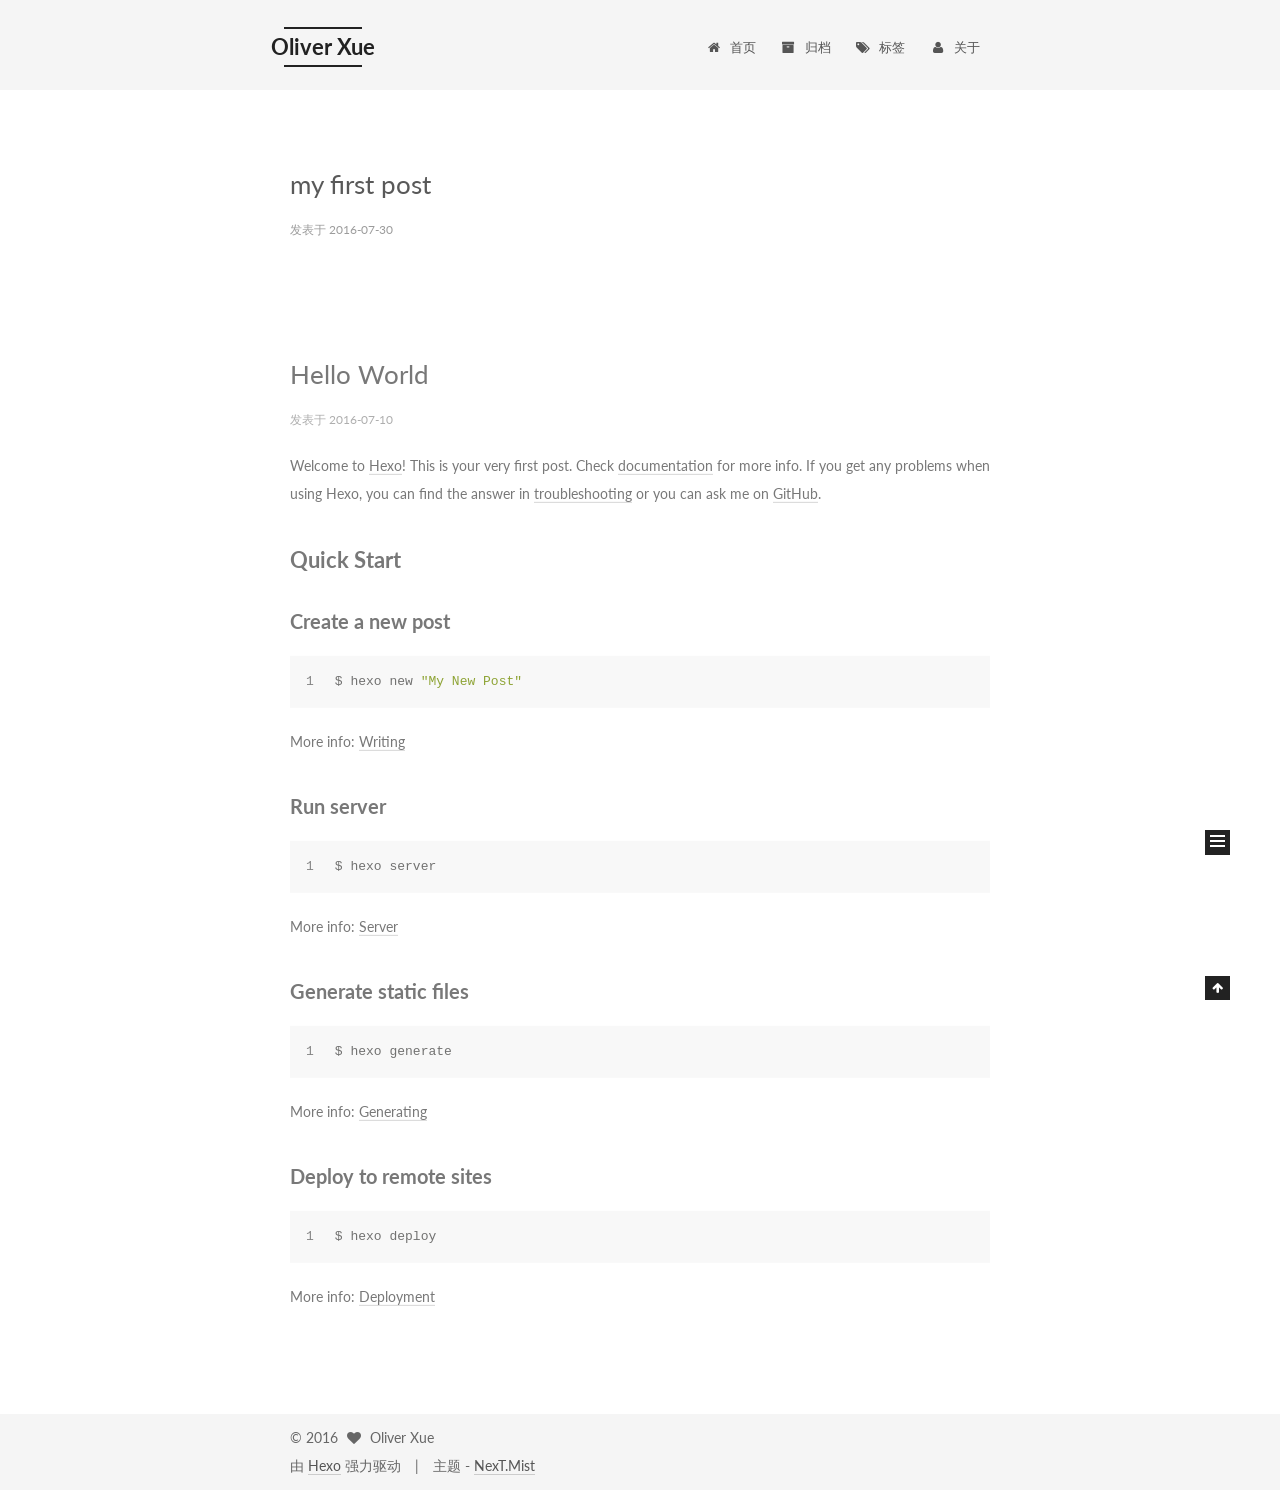
==== index.html @ ef78dca7 "Add files via upload" ====
<!doctype html>



  


<html class="theme-next mist use-motion">
<head>
  <meta charset="UTF-8"/>
<meta http-equiv="X-UA-Compatible" content="IE=edge,chrome=1" />
<meta name="viewport" content="width=device-width, initial-scale=1, maximum-scale=1"/>



<meta http-equiv="Cache-Control" content="no-transform" />
<meta http-equiv="Cache-Control" content="no-siteapp" />












  
  
  <link href="/vendors/fancybox/source/jquery.fancybox.css?v=2.1.5" rel="stylesheet" type="text/css" />




  
  
  
  

  
    
    
  

  

  

  

  

  
    
    
    <link href="//fonts.googleapis.com/css?family=Lato:300,300italic,400,400italic,700,700italic&subset=latin,latin-ext" rel="stylesheet" type="text/css">
  






<link href="/vendors/font-awesome/css/font-awesome.min.css?v=4.4.0" rel="stylesheet" type="text/css" />

<link href="/css/main.css?v=5.0.1" rel="stylesheet" type="text/css" />


  <meta name="keywords" content="薛志荣,xuezhirong,Oliver Xue,交互设计,用户体验,前端,User Experience,Interaction Design" />








  <link rel="shortcut icon" type="image/x-icon" href="/images/zhi.ico?v=5.0.1" />






<meta name="description" content="一个有梦想的设计师和独立开发者">
<meta property="og:type" content="website">
<meta property="og:title" content="Oliver Xue">
<meta property="og:url" content="http://yoursite.com/index.html">
<meta property="og:site_name" content="Oliver Xue">
<meta property="og:description" content="一个有梦想的设计师和独立开发者">
<meta name="twitter:card" content="summary">
<meta name="twitter:title" content="Oliver Xue">
<meta name="twitter:description" content="一个有梦想的设计师和独立开发者">



<script type="text/javascript" id="hexo.configuration">
  var NexT = window.NexT || {};
  var CONFIG = {
    scheme: 'Mist',
    sidebar: {"position":"right","display":"hide"},
    fancybox: true,
    motion: true,
    duoshuo: {
      userId: 0,
      author: '博主'
    }
  };
</script>




  <link rel="canonical" href="http://yoursite.com/"/>

  <title> Oliver Xue </title>
</head>

<body itemscope itemtype="http://schema.org/WebPage" lang="zh-Hans">

  










  
  
    
  

  <div class="container one-collumn sidebar-position-right 
   page-home 
 ">
    <div class="headband"></div>

    <header id="header" class="header" itemscope itemtype="http://schema.org/WPHeader">
      <div class="header-inner"><div class="site-meta ">
  

  <div class="custom-logo-site-title">
    <a href="/"  class="brand" rel="start">
      <span class="logo-line-before"><i></i></span>
      <span class="site-title">Oliver Xue</span>
      <span class="logo-line-after"><i></i></span>
    </a>
  </div>
  <p class="site-subtitle"></p>
</div>

<div class="site-nav-toggle">
  <button>
    <span class="btn-bar"></span>
    <span class="btn-bar"></span>
    <span class="btn-bar"></span>
  </button>
</div>

<nav class="site-nav">
  

  
    <ul id="menu" class="menu">
      
        
        <li class="menu-item menu-item-home">
          <a href="/" rel="section">
            
              <i class="menu-item-icon fa fa-fw fa-home"></i> <br />
            
            首页
          </a>
        </li>
      
        
        <li class="menu-item menu-item-archives">
          <a href="/archives" rel="section">
            
              <i class="menu-item-icon fa fa-fw fa-archive"></i> <br />
            
            归档
          </a>
        </li>
      
        
        <li class="menu-item menu-item-tags">
          <a href="/tags" rel="section">
            
              <i class="menu-item-icon fa fa-fw fa-tags"></i> <br />
            
            标签
          </a>
        </li>
      
        
        <li class="menu-item menu-item-about">
          <a href="/about" rel="section">
            
              <i class="menu-item-icon fa fa-fw fa-user"></i> <br />
            
            关于
          </a>
        </li>
      

      
    </ul>
  

  
</nav>

 </div>
    </header>

    <main id="main" class="main">
      <div class="main-inner">
        <div class="content-wrap">
          <div id="content" class="content">
            
  <section id="posts" class="posts-expand">
    
      

  
  

  
  
  

  <article class="post post-type-normal " itemscope itemtype="http://schema.org/Article">

    
      <header class="post-header">

        
        
          <h1 class="post-title" itemprop="name headline">
            
            
              
                
                <a class="post-title-link" href="/2016/07/30/my-first-post/" itemprop="url">
                  my first post
                </a>
              
            
          </h1>
        

        <div class="post-meta">
          <span class="post-time">
            <span class="post-meta-item-icon">
              <i class="fa fa-calendar-o"></i>
            </span>
            <span class="post-meta-item-text">发表于</span>
            <time itemprop="dateCreated" datetime="2016-07-30T10:38:46+08:00" content="2016-07-30">
              2016-07-30
            </time>
          </span>

          

          
            
          

          

          
          

          
        </div>
      </header>
    


    <div class="post-body" itemprop="articleBody">

      
      

      
        
          
            
          
        
      
    </div>

    <div>
      
    </div>

    <div>
      
    </div>

    <footer class="post-footer">
      

      

      
      
        <div class="post-eof"></div>
      
    </footer>
  </article>


    
      

  
  

  
  
  

  <article class="post post-type-normal " itemscope itemtype="http://schema.org/Article">

    
      <header class="post-header">

        
        
          <h1 class="post-title" itemprop="name headline">
            
            
              
                
                <a class="post-title-link" href="/2016/07/10/hello-world/" itemprop="url">
                  Hello World
                </a>
              
            
          </h1>
        

        <div class="post-meta">
          <span class="post-time">
            <span class="post-meta-item-icon">
              <i class="fa fa-calendar-o"></i>
            </span>
            <span class="post-meta-item-text">发表于</span>
            <time itemprop="dateCreated" datetime="2016-07-10T11:39:08+08:00" content="2016-07-10">
              2016-07-10
            </time>
          </span>

          

          
            
          

          

          
          

          
        </div>
      </header>
    


    <div class="post-body" itemprop="articleBody">

      
      

      
        
          
            <p>Welcome to <a href="https://hexo.io/" target="_blank" rel="external">Hexo</a>! This is your very first post. Check <a href="https://hexo.io/docs/" target="_blank" rel="external">documentation</a> for more info. If you get any problems when using Hexo, you can find the answer in <a href="https://hexo.io/docs/troubleshooting.html" target="_blank" rel="external">troubleshooting</a> or you can ask me on <a href="https://github.com/hexojs/hexo/issues" target="_blank" rel="external">GitHub</a>.</p>
<h2 id="Quick-Start"><a href="#Quick-Start" class="headerlink" title="Quick Start"></a>Quick Start</h2><h3 id="Create-a-new-post"><a href="#Create-a-new-post" class="headerlink" title="Create a new post"></a>Create a new post</h3><figure class="highlight bash"><table><tr><td class="gutter"><pre><div class="line">1</div></pre></td><td class="code"><pre><div class="line">$ hexo new <span class="string">"My New Post"</span></div></pre></td></tr></table></figure>
<p>More info: <a href="https://hexo.io/docs/writing.html" target="_blank" rel="external">Writing</a></p>
<h3 id="Run-server"><a href="#Run-server" class="headerlink" title="Run server"></a>Run server</h3><figure class="highlight bash"><table><tr><td class="gutter"><pre><div class="line">1</div></pre></td><td class="code"><pre><div class="line">$ hexo server</div></pre></td></tr></table></figure>
<p>More info: <a href="https://hexo.io/docs/server.html" target="_blank" rel="external">Server</a></p>
<h3 id="Generate-static-files"><a href="#Generate-static-files" class="headerlink" title="Generate static files"></a>Generate static files</h3><figure class="highlight bash"><table><tr><td class="gutter"><pre><div class="line">1</div></pre></td><td class="code"><pre><div class="line">$ hexo generate</div></pre></td></tr></table></figure>
<p>More info: <a href="https://hexo.io/docs/generating.html" target="_blank" rel="external">Generating</a></p>
<h3 id="Deploy-to-remote-sites"><a href="#Deploy-to-remote-sites" class="headerlink" title="Deploy to remote sites"></a>Deploy to remote sites</h3><figure class="highlight bash"><table><tr><td class="gutter"><pre><div class="line">1</div></pre></td><td class="code"><pre><div class="line">$ hexo deploy</div></pre></td></tr></table></figure>
<p>More info: <a href="https://hexo.io/docs/deployment.html" target="_blank" rel="external">Deployment</a></p>

          
        
      
    </div>

    <div>
      
    </div>

    <div>
      
    </div>

    <footer class="post-footer">
      

      

      
      
        <div class="post-eof"></div>
      
    </footer>
  </article>


    
  </section>

  


          </div>
          


          

        </div>
        
          
  
  <div class="sidebar-toggle">
    <div class="sidebar-toggle-line-wrap">
      <span class="sidebar-toggle-line sidebar-toggle-line-first"></span>
      <span class="sidebar-toggle-line sidebar-toggle-line-middle"></span>
      <span class="sidebar-toggle-line sidebar-toggle-line-last"></span>
    </div>
  </div>

  <aside id="sidebar" class="sidebar">
    <div class="sidebar-inner">

      

      

      <section class="site-overview sidebar-panel  sidebar-panel-active ">
        <div class="site-author motion-element" itemprop="author" itemscope itemtype="http://schema.org/Person">
          <img class="site-author-image" itemprop="image"
               src="/images/logo.png"
               alt="Oliver Xue" />
          <p class="site-author-name" itemprop="name">Oliver Xue</p>
          <p class="site-description motion-element" itemprop="description">一个有梦想的设计师和独立开发者</p>
        </div>
        <nav class="site-state motion-element">
          <div class="site-state-item site-state-posts">
            <a href="/archives">
              <span class="site-state-item-count">2</span>
              <span class="site-state-item-name">日志</span>
            </a>
          </div>

          

          

        </nav>

        

        <div class="links-of-author motion-element">
          
            
              <span class="links-of-author-item">
                <a href="http://weibo.com/xue160709/" target="_blank" title="微博">
                  
                    <i class="fa fa-fw fa-weibo"></i>
                  
                  微博
                </a>
              </span>
            
          
        </div>

        
        

        
        
          <div class="links-of-blogroll motion-element links-of-blogroll-inline">
            <div class="links-of-blogroll-title">
              <i class="fa  fa-fw fa-globe"></i>
              Links
            </div>
            <ul class="links-of-blogroll-list">
              
                <li class="links-of-blogroll-item">
                  <a href="http://macshuo.com/" title="MacTalk" target="_blank">MacTalk</a>
                </li>
              
                <li class="links-of-blogroll-item">
                  <a href="http://example.com/" title="Title" target="_blank">Title</a>
                </li>
              
            </ul>
          </div>
        

      </section>

      

    </div>
  </aside>


        
      </div>
    </main>

    <footer id="footer" class="footer">
      <div class="footer-inner">
        <div class="copyright" >
  
  &copy; 
  <span itemprop="copyrightYear">2016</span>
  <span class="with-love">
    <i class="fa fa-heart"></i>
  </span>
  <span class="author" itemprop="copyrightHolder">Oliver Xue</span>
</div>

<div class="powered-by">
  由 <a class="theme-link" href="https://hexo.io">Hexo</a> 强力驱动
</div>

<div class="theme-info">
  主题 -
  <a class="theme-link" href="https://github.com/iissnan/hexo-theme-next">
    NexT.Mist
  </a>
</div>

        

        
      </div>
    </footer>

    <div class="back-to-top">
      <i class="fa fa-arrow-up"></i>
    </div>
  </div>

  

<script type="text/javascript">
  if (Object.prototype.toString.call(window.Promise) !== '[object Function]') {
    window.Promise = null;
  }
</script>









  



  
  <script type="text/javascript" src="/vendors/jquery/index.js?v=2.1.3"></script>

  
  <script type="text/javascript" src="/vendors/fastclick/lib/fastclick.min.js?v=1.0.6"></script>

  
  <script type="text/javascript" src="/vendors/jquery_lazyload/jquery.lazyload.js?v=1.9.7"></script>

  
  <script type="text/javascript" src="/vendors/velocity/velocity.min.js?v=1.2.1"></script>

  
  <script type="text/javascript" src="/vendors/velocity/velocity.ui.min.js?v=1.2.1"></script>

  
  <script type="text/javascript" src="/vendors/fancybox/source/jquery.fancybox.pack.js?v=2.1.5"></script>


  


  <script type="text/javascript" src="/js/src/utils.js?v=5.0.1"></script>

  <script type="text/javascript" src="/js/src/motion.js?v=5.0.1"></script>



  
  

  

  


  <script type="text/javascript" src="/js/src/bootstrap.js?v=5.0.1"></script>



  



  




  
  

  

  

  

</body>
</html>
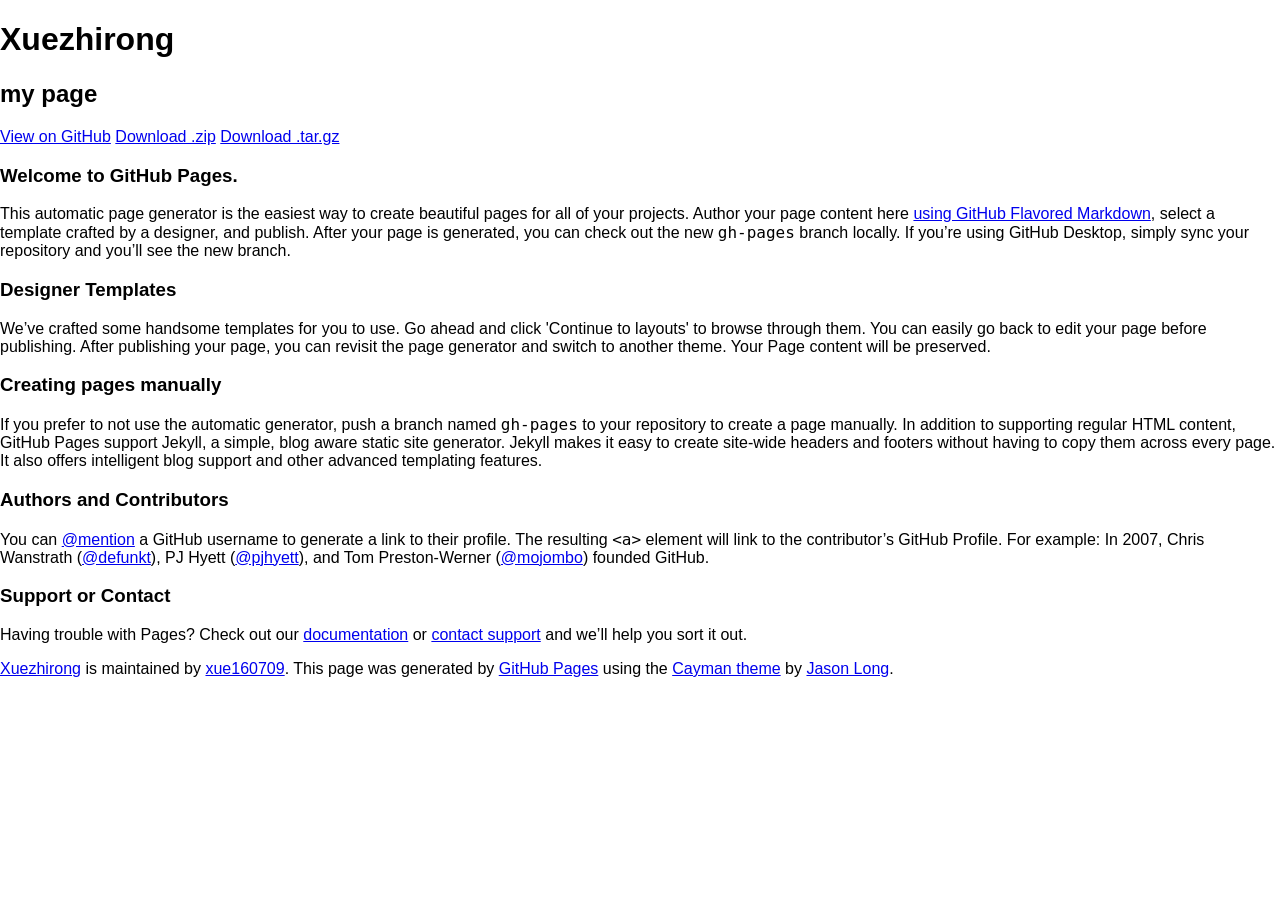
==== commit 9cb92f1e: "Create gh-pages branch via GitHub" ====
--- a/index.html
+++ b/index.html
@@ -1,643 +1,57 @@
-<!doctype html>
+<!DOCTYPE html>
+<html lang="en-us">
+  <head>
+    <meta charset="UTF-8">
+    <title>Xuezhirong by xue160709</title>
+    <meta name="viewport" content="width=device-width, initial-scale=1">
+    <link rel="stylesheet" type="text/css" href="stylesheets/normalize.css" media="screen">
+    <link href='https://fonts.googleapis.com/css?family=Open+Sans:400,700' rel='stylesheet' type='text/css'>
+    <link rel="stylesheet" type="text/css" href="stylesheets/stylesheet.css" media="screen">
+    <link rel="stylesheet" type="text/css" href="stylesheets/github-light.css" media="screen">
+  </head>
+  <body>
+    <section class="page-header">
+      <h1 class="project-name">Xuezhirong</h1>
+      <h2 class="project-tagline">my page</h2>
+      <a href="https://github.com/xue160709/xuezhirong" class="btn">View on GitHub</a>
+      <a href="https://github.com/xue160709/xuezhirong/zipball/master" class="btn">Download .zip</a>
+      <a href="https://github.com/xue160709/xuezhirong/tarball/master" class="btn">Download .tar.gz</a>
+    </section>
 
+    <section class="main-content">
+      <h3>
+<a id="welcome-to-github-pages" class="anchor" href="#welcome-to-github-pages" aria-hidden="true"><span aria-hidden="true" class="octicon octicon-link"></span></a>Welcome to GitHub Pages.</h3>
 
+<p>This automatic page generator is the easiest way to create beautiful pages for all of your projects. Author your page content here <a href="https://guides.github.com/features/mastering-markdown/">using GitHub Flavored Markdown</a>, select a template crafted by a designer, and publish. After your page is generated, you can check out the new <code>gh-pages</code> branch locally. If you’re using GitHub Desktop, simply sync your repository and you’ll see the new branch.</p>
+
+<h3>
+<a id="designer-templates" class="anchor" href="#designer-templates" aria-hidden="true"><span aria-hidden="true" class="octicon octicon-link"></span></a>Designer Templates</h3>
+
+<p>We’ve crafted some handsome templates for you to use. Go ahead and click 'Continue to layouts' to browse through them. You can easily go back to edit your page before publishing. After publishing your page, you can revisit the page generator and switch to another theme. Your Page content will be preserved.</p>
+
+<h3>
+<a id="creating-pages-manually" class="anchor" href="#creating-pages-manually" aria-hidden="true"><span aria-hidden="true" class="octicon octicon-link"></span></a>Creating pages manually</h3>
+
+<p>If you prefer to not use the automatic generator, push a branch named <code>gh-pages</code> to your repository to create a page manually. In addition to supporting regular HTML content, GitHub Pages support Jekyll, a simple, blog aware static site generator. Jekyll makes it easy to create site-wide headers and footers without having to copy them across every page. It also offers intelligent blog support and other advanced templating features.</p>
+
+<h3>
+<a id="authors-and-contributors" class="anchor" href="#authors-and-contributors" aria-hidden="true"><span aria-hidden="true" class="octicon octicon-link"></span></a>Authors and Contributors</h3>
+
+<p>You can <a href="https://help.github.com/articles/basic-writing-and-formatting-syntax/#mentioning-users-and-teams" class="user-mention">@mention</a> a GitHub username to generate a link to their profile. The resulting <code>&lt;a&gt;</code> element will link to the contributor’s GitHub Profile. For example: In 2007, Chris Wanstrath (<a href="https://github.com/defunkt" class="user-mention">@defunkt</a>), PJ Hyett (<a href="https://github.com/pjhyett" class="user-mention">@pjhyett</a>), and Tom Preston-Werner (<a href="https://github.com/mojombo" class="user-mention">@mojombo</a>) founded GitHub.</p>
+
+<h3>
+<a id="support-or-contact" class="anchor" href="#support-or-contact" aria-hidden="true"><span aria-hidden="true" class="octicon octicon-link"></span></a>Support or Contact</h3>
+
+<p>Having trouble with Pages? Check out our <a href="https://help.github.com/pages">documentation</a> or <a href="https://github.com/contact">contact support</a> and we’ll help you sort it out.</p>
+
+      <footer class="site-footer">
+        <span class="site-footer-owner"><a href="https://github.com/xue160709/xuezhirong">Xuezhirong</a> is maintained by <a href="https://github.com/xue160709">xue160709</a>.</span>
+
+        <span class="site-footer-credits">This page was generated by <a href="https://pages.github.com">GitHub Pages</a> using the <a href="https://github.com/jasonlong/cayman-theme">Cayman theme</a> by <a href="https://twitter.com/jasonlong">Jason Long</a>.</span>
+      </footer>
+
+    </section>
 
   
-
-
-<html class="theme-next mist use-motion">
-<head>
-  <meta charset="UTF-8"/>
-<meta http-equiv="X-UA-Compatible" content="IE=edge,chrome=1" />
-<meta name="viewport" content="width=device-width, initial-scale=1, maximum-scale=1"/>
-
-
-
-<meta http-equiv="Cache-Control" content="no-transform" />
-<meta http-equiv="Cache-Control" content="no-siteapp" />
-
-
-
-
-
-
-
-
-
-
-
-
-  
-  
-  <link href="/vendors/fancybox/source/jquery.fancybox.css?v=2.1.5" rel="stylesheet" type="text/css" />
-
-
-
-
-  
-  
-  
-  
-
-  
-    
-    
-  
-
-  
-
-  
-
-  
-
-  
-
-  
-    
-    
-    <link href="//fonts.googleapis.com/css?family=Lato:300,300italic,400,400italic,700,700italic&subset=latin,latin-ext" rel="stylesheet" type="text/css">
-  
-
-
-
-
-
-
-<link href="/vendors/font-awesome/css/font-awesome.min.css?v=4.4.0" rel="stylesheet" type="text/css" />
-
-<link href="/css/main.css?v=5.0.1" rel="stylesheet" type="text/css" />
-
-
-  <meta name="keywords" content="薛志荣,xuezhirong,Oliver Xue,交互设计,用户体验,前端,User Experience,Interaction Design" />
-
-
-
-
-
-
-
-
-  <link rel="shortcut icon" type="image/x-icon" href="/images/zhi.ico?v=5.0.1" />
-
-
-
-
-
-
-<meta name="description" content="一个有梦想的设计师和独立开发者">
-<meta property="og:type" content="website">
-<meta property="og:title" content="Oliver Xue">
-<meta property="og:url" content="http://yoursite.com/index.html">
-<meta property="og:site_name" content="Oliver Xue">
-<meta property="og:description" content="一个有梦想的设计师和独立开发者">
-<meta name="twitter:card" content="summary">
-<meta name="twitter:title" content="Oliver Xue">
-<meta name="twitter:description" content="一个有梦想的设计师和独立开发者">
-
-
-
-<script type="text/javascript" id="hexo.configuration">
-  var NexT = window.NexT || {};
-  var CONFIG = {
-    scheme: 'Mist',
-    sidebar: {"position":"right","display":"hide"},
-    fancybox: true,
-    motion: true,
-    duoshuo: {
-      userId: 0,
-      author: '博主'
-    }
-  };
-</script>
-
-
-
-
-  <link rel="canonical" href="http://yoursite.com/"/>
-
-  <title> Oliver Xue </title>
-</head>
-
-<body itemscope itemtype="http://schema.org/WebPage" lang="zh-Hans">
-
-  
-
-
-
-
-
-
-
-
-
-
-  
-  
-    
-  
-
-  <div class="container one-collumn sidebar-position-right 
-   page-home 
- ">
-    <div class="headband"></div>
-
-    <header id="header" class="header" itemscope itemtype="http://schema.org/WPHeader">
-      <div class="header-inner"><div class="site-meta ">
-  
-
-  <div class="custom-logo-site-title">
-    <a href="/"  class="brand" rel="start">
-      <span class="logo-line-before"><i></i></span>
-      <span class="site-title">Oliver Xue</span>
-      <span class="logo-line-after"><i></i></span>
-    </a>
-  </div>
-  <p class="site-subtitle"></p>
-</div>
-
-<div class="site-nav-toggle">
-  <button>
-    <span class="btn-bar"></span>
-    <span class="btn-bar"></span>
-    <span class="btn-bar"></span>
-  </button>
-</div>
-
-<nav class="site-nav">
-  
-
-  
-    <ul id="menu" class="menu">
-      
-        
-        <li class="menu-item menu-item-home">
-          <a href="/" rel="section">
-            
-              <i class="menu-item-icon fa fa-fw fa-home"></i> <br />
-            
-            首页
-          </a>
-        </li>
-      
-        
-        <li class="menu-item menu-item-archives">
-          <a href="/archives" rel="section">
-            
-              <i class="menu-item-icon fa fa-fw fa-archive"></i> <br />
-            
-            归档
-          </a>
-        </li>
-      
-        
-        <li class="menu-item menu-item-tags">
-          <a href="/tags" rel="section">
-            
-              <i class="menu-item-icon fa fa-fw fa-tags"></i> <br />
-            
-            标签
-          </a>
-        </li>
-      
-        
-        <li class="menu-item menu-item-about">
-          <a href="/about" rel="section">
-            
-              <i class="menu-item-icon fa fa-fw fa-user"></i> <br />
-            
-            关于
-          </a>
-        </li>
-      
-
-      
-    </ul>
-  
-
-  
-</nav>
-
- </div>
-    </header>
-
-    <main id="main" class="main">
-      <div class="main-inner">
-        <div class="content-wrap">
-          <div id="content" class="content">
-            
-  <section id="posts" class="posts-expand">
-    
-      
-
-  
-  
-
-  
-  
-  
-
-  <article class="post post-type-normal " itemscope itemtype="http://schema.org/Article">
-
-    
-      <header class="post-header">
-
-        
-        
-          <h1 class="post-title" itemprop="name headline">
-            
-            
-              
-                
-                <a class="post-title-link" href="/2016/07/30/my-first-post/" itemprop="url">
-                  my first post
-                </a>
-              
-            
-          </h1>
-        
-
-        <div class="post-meta">
-          <span class="post-time">
-            <span class="post-meta-item-icon">
-              <i class="fa fa-calendar-o"></i>
-            </span>
-            <span class="post-meta-item-text">发表于</span>
-            <time itemprop="dateCreated" datetime="2016-07-30T10:38:46+08:00" content="2016-07-30">
-              2016-07-30
-            </time>
-          </span>
-
-          
-
-          
-            
-          
-
-          
-
-          
-          
-
-          
-        </div>
-      </header>
-    
-
-
-    <div class="post-body" itemprop="articleBody">
-
-      
-      
-
-      
-        
-          
-            
-          
-        
-      
-    </div>
-
-    <div>
-      
-    </div>
-
-    <div>
-      
-    </div>
-
-    <footer class="post-footer">
-      
-
-      
-
-      
-      
-        <div class="post-eof"></div>
-      
-    </footer>
-  </article>
-
-
-    
-      
-
-  
-  
-
-  
-  
-  
-
-  <article class="post post-type-normal " itemscope itemtype="http://schema.org/Article">
-
-    
-      <header class="post-header">
-
-        
-        
-          <h1 class="post-title" itemprop="name headline">
-            
-            
-              
-                
-                <a class="post-title-link" href="/2016/07/10/hello-world/" itemprop="url">
-                  Hello World
-                </a>
-              
-            
-          </h1>
-        
-
-        <div class="post-meta">
-          <span class="post-time">
-            <span class="post-meta-item-icon">
-              <i class="fa fa-calendar-o"></i>
-            </span>
-            <span class="post-meta-item-text">发表于</span>
-            <time itemprop="dateCreated" datetime="2016-07-10T11:39:08+08:00" content="2016-07-10">
-              2016-07-10
-            </time>
-          </span>
-
-          
-
-          
-            
-          
-
-          
-
-          
-          
-
-          
-        </div>
-      </header>
-    
-
-
-    <div class="post-body" itemprop="articleBody">
-
-      
-      
-
-      
-        
-          
-            <p>Welcome to <a href="https://hexo.io/" target="_blank" rel="external">Hexo</a>! This is your very first post. Check <a href="https://hexo.io/docs/" target="_blank" rel="external">documentation</a> for more info. If you get any problems when using Hexo, you can find the answer in <a href="https://hexo.io/docs/troubleshooting.html" target="_blank" rel="external">troubleshooting</a> or you can ask me on <a href="https://github.com/hexojs/hexo/issues" target="_blank" rel="external">GitHub</a>.</p>
-<h2 id="Quick-Start"><a href="#Quick-Start" class="headerlink" title="Quick Start"></a>Quick Start</h2><h3 id="Create-a-new-post"><a href="#Create-a-new-post" class="headerlink" title="Create a new post"></a>Create a new post</h3><figure class="highlight bash"><table><tr><td class="gutter"><pre><div class="line">1</div></pre></td><td class="code"><pre><div class="line">$ hexo new <span class="string">"My New Post"</span></div></pre></td></tr></table></figure>
-<p>More info: <a href="https://hexo.io/docs/writing.html" target="_blank" rel="external">Writing</a></p>
-<h3 id="Run-server"><a href="#Run-server" class="headerlink" title="Run server"></a>Run server</h3><figure class="highlight bash"><table><tr><td class="gutter"><pre><div class="line">1</div></pre></td><td class="code"><pre><div class="line">$ hexo server</div></pre></td></tr></table></figure>
-<p>More info: <a href="https://hexo.io/docs/server.html" target="_blank" rel="external">Server</a></p>
-<h3 id="Generate-static-files"><a href="#Generate-static-files" class="headerlink" title="Generate static files"></a>Generate static files</h3><figure class="highlight bash"><table><tr><td class="gutter"><pre><div class="line">1</div></pre></td><td class="code"><pre><div class="line">$ hexo generate</div></pre></td></tr></table></figure>
-<p>More info: <a href="https://hexo.io/docs/generating.html" target="_blank" rel="external">Generating</a></p>
-<h3 id="Deploy-to-remote-sites"><a href="#Deploy-to-remote-sites" class="headerlink" title="Deploy to remote sites"></a>Deploy to remote sites</h3><figure class="highlight bash"><table><tr><td class="gutter"><pre><div class="line">1</div></pre></td><td class="code"><pre><div class="line">$ hexo deploy</div></pre></td></tr></table></figure>
-<p>More info: <a href="https://hexo.io/docs/deployment.html" target="_blank" rel="external">Deployment</a></p>
-
-          
-        
-      
-    </div>
-
-    <div>
-      
-    </div>
-
-    <div>
-      
-    </div>
-
-    <footer class="post-footer">
-      
-
-      
-
-      
-      
-        <div class="post-eof"></div>
-      
-    </footer>
-  </article>
-
-
-    
-  </section>
-
-  
-
-
-          </div>
-          
-
-
-          
-
-        </div>
-        
-          
-  
-  <div class="sidebar-toggle">
-    <div class="sidebar-toggle-line-wrap">
-      <span class="sidebar-toggle-line sidebar-toggle-line-first"></span>
-      <span class="sidebar-toggle-line sidebar-toggle-line-middle"></span>
-      <span class="sidebar-toggle-line sidebar-toggle-line-last"></span>
-    </div>
-  </div>
-
-  <aside id="sidebar" class="sidebar">
-    <div class="sidebar-inner">
-
-      
-
-      
-
-      <section class="site-overview sidebar-panel  sidebar-panel-active ">
-        <div class="site-author motion-element" itemprop="author" itemscope itemtype="http://schema.org/Person">
-          <img class="site-author-image" itemprop="image"
-               src="/images/logo.png"
-               alt="Oliver Xue" />
-          <p class="site-author-name" itemprop="name">Oliver Xue</p>
-          <p class="site-description motion-element" itemprop="description">一个有梦想的设计师和独立开发者</p>
-        </div>
-        <nav class="site-state motion-element">
-          <div class="site-state-item site-state-posts">
-            <a href="/archives">
-              <span class="site-state-item-count">2</span>
-              <span class="site-state-item-name">日志</span>
-            </a>
-          </div>
-
-          
-
-          
-
-        </nav>
-
-        
-
-        <div class="links-of-author motion-element">
-          
-            
-              <span class="links-of-author-item">
-                <a href="http://weibo.com/xue160709/" target="_blank" title="微博">
-                  
-                    <i class="fa fa-fw fa-weibo"></i>
-                  
-                  微博
-                </a>
-              </span>
-            
-          
-        </div>
-
-        
-        
-
-        
-        
-          <div class="links-of-blogroll motion-element links-of-blogroll-inline">
-            <div class="links-of-blogroll-title">
-              <i class="fa  fa-fw fa-globe"></i>
-              Links
-            </div>
-            <ul class="links-of-blogroll-list">
-              
-                <li class="links-of-blogroll-item">
-                  <a href="http://macshuo.com/" title="MacTalk" target="_blank">MacTalk</a>
-                </li>
-              
-                <li class="links-of-blogroll-item">
-                  <a href="http://example.com/" title="Title" target="_blank">Title</a>
-                </li>
-              
-            </ul>
-          </div>
-        
-
-      </section>
-
-      
-
-    </div>
-  </aside>
-
-
-        
-      </div>
-    </main>
-
-    <footer id="footer" class="footer">
-      <div class="footer-inner">
-        <div class="copyright" >
-  
-  &copy; 
-  <span itemprop="copyrightYear">2016</span>
-  <span class="with-love">
-    <i class="fa fa-heart"></i>
-  </span>
-  <span class="author" itemprop="copyrightHolder">Oliver Xue</span>
-</div>
-
-<div class="powered-by">
-  由 <a class="theme-link" href="https://hexo.io">Hexo</a> 强力驱动
-</div>
-
-<div class="theme-info">
-  主题 -
-  <a class="theme-link" href="https://github.com/iissnan/hexo-theme-next">
-    NexT.Mist
-  </a>
-</div>
-
-        
-
-        
-      </div>
-    </footer>
-
-    <div class="back-to-top">
-      <i class="fa fa-arrow-up"></i>
-    </div>
-  </div>
-
-  
-
-<script type="text/javascript">
-  if (Object.prototype.toString.call(window.Promise) !== '[object Function]') {
-    window.Promise = null;
-  }
-</script>
-
-
-
-
-
-
-
-
-
-  
-
-
-
-  
-  <script type="text/javascript" src="/vendors/jquery/index.js?v=2.1.3"></script>
-
-  
-  <script type="text/javascript" src="/vendors/fastclick/lib/fastclick.min.js?v=1.0.6"></script>
-
-  
-  <script type="text/javascript" src="/vendors/jquery_lazyload/jquery.lazyload.js?v=1.9.7"></script>
-
-  
-  <script type="text/javascript" src="/vendors/velocity/velocity.min.js?v=1.2.1"></script>
-
-  
-  <script type="text/javascript" src="/vendors/velocity/velocity.ui.min.js?v=1.2.1"></script>
-
-  
-  <script type="text/javascript" src="/vendors/fancybox/source/jquery.fancybox.pack.js?v=2.1.5"></script>
-
-
-  
-
-
-  <script type="text/javascript" src="/js/src/utils.js?v=5.0.1"></script>
-
-  <script type="text/javascript" src="/js/src/motion.js?v=5.0.1"></script>
-
-
-
-  
-  
-
-  
-
-  
-
-
-  <script type="text/javascript" src="/js/src/bootstrap.js?v=5.0.1"></script>
-
-
-
-  
-
-
-
-  
-
-
-
-
-  
-  
-
-  
-
-  
-
-  
-
-</body>
+  </body>
 </html>
--- a/stylesheets/github-light.css
+++ b/stylesheets/github-light.css
@@ -0,0 +1,124 @@
+/*
+The MIT License (MIT)
+
+Copyright (c) 2016 GitHub, Inc.
+
+Permission is hereby granted, free of charge, to any person obtaining a copy
+of this software and associated documentation files (the "Software"), to deal
+in the Software without restriction, including without limitation the rights
+to use, copy, modify, merge, publish, distribute, sublicense, and/or sell
+copies of the Software, and to permit persons to whom the Software is
+furnished to do so, subject to the following conditions:
+
+The above copyright notice and this permission notice shall be included in all
+copies or substantial portions of the Software.
+
+THE SOFTWARE IS PROVIDED "AS IS", WITHOUT WARRANTY OF ANY KIND, EXPRESS OR
+IMPLIED, INCLUDING BUT NOT LIMITED TO THE WARRANTIES OF MERCHANTABILITY,
+FITNESS FOR A PARTICULAR PURPOSE AND NONINFRINGEMENT. IN NO EVENT SHALL THE
+AUTHORS OR COPYRIGHT HOLDERS BE LIABLE FOR ANY CLAIM, DAMAGES OR OTHER
+LIABILITY, WHETHER IN AN ACTION OF CONTRACT, TORT OR OTHERWISE, ARISING FROM,
+OUT OF OR IN CONNECTION WITH THE SOFTWARE OR THE USE OR OTHER DEALINGS IN THE
+SOFTWARE.
+
+*/
+
+.pl-c /* comment */ {
+  color: #969896;
+}
+
+.pl-c1 /* constant, variable.other.constant, support, meta.property-name, support.constant, support.variable, meta.module-reference, markup.raw, meta.diff.header */,
+.pl-s .pl-v /* string variable */ {
+  color: #0086b3;
+}
+
+.pl-e /* entity */,
+.pl-en /* entity.name */ {
+  color: #795da3;
+}
+
+.pl-smi /* variable.parameter.function, storage.modifier.package, storage.modifier.import, storage.type.java, variable.other */,
+.pl-s .pl-s1 /* string source */ {
+  color: #333;
+}
+
+.pl-ent /* entity.name.tag */ {
+  color: #63a35c;
+}
+
+.pl-k /* keyword, storage, storage.type */ {
+  color: #a71d5d;
+}
+
+.pl-s /* string */,
+.pl-pds /* punctuation.definition.string, string.regexp.character-class */,
+.pl-s .pl-pse .pl-s1 /* string punctuation.section.embedded source */,
+.pl-sr /* string.regexp */,
+.pl-sr .pl-cce /* string.regexp constant.character.escape */,
+.pl-sr .pl-sre /* string.regexp source.ruby.embedded */,
+.pl-sr .pl-sra /* string.regexp string.regexp.arbitrary-repitition */ {
+  color: #183691;
+}
+
+.pl-v /* variable */ {
+  color: #ed6a43;
+}
+
+.pl-id /* invalid.deprecated */ {
+  color: #b52a1d;
+}
+
+.pl-ii /* invalid.illegal */ {
+  color: #f8f8f8;
+  background-color: #b52a1d;
+}
+
+.pl-sr .pl-cce /* string.regexp constant.character.escape */ {
+  font-weight: bold;
+  color: #63a35c;
+}
+
+.pl-ml /* markup.list */ {
+  color: #693a17;
+}
+
+.pl-mh /* markup.heading */,
+.pl-mh .pl-en /* markup.heading entity.name */,
+.pl-ms /* meta.separator */ {
+  font-weight: bold;
+  color: #1d3e81;
+}
+
+.pl-mq /* markup.quote */ {
+  color: #008080;
+}
+
+.pl-mi /* markup.italic */ {
+  font-style: italic;
+  color: #333;
+}
+
+.pl-mb /* markup.bold */ {
+  font-weight: bold;
+  color: #333;
+}
+
+.pl-md /* markup.deleted, meta.diff.header.from-file */ {
+  color: #bd2c00;
+  background-color: #ffecec;
+}
+
+.pl-mi1 /* markup.inserted, meta.diff.header.to-file */ {
+  color: #55a532;
+  background-color: #eaffea;
+}
+
+.pl-mdr /* meta.diff.range */ {
+  font-weight: bold;
+  color: #795da3;
+}
+
+.pl-mo /* meta.output */ {
+  color: #1d3e81;
+}
+
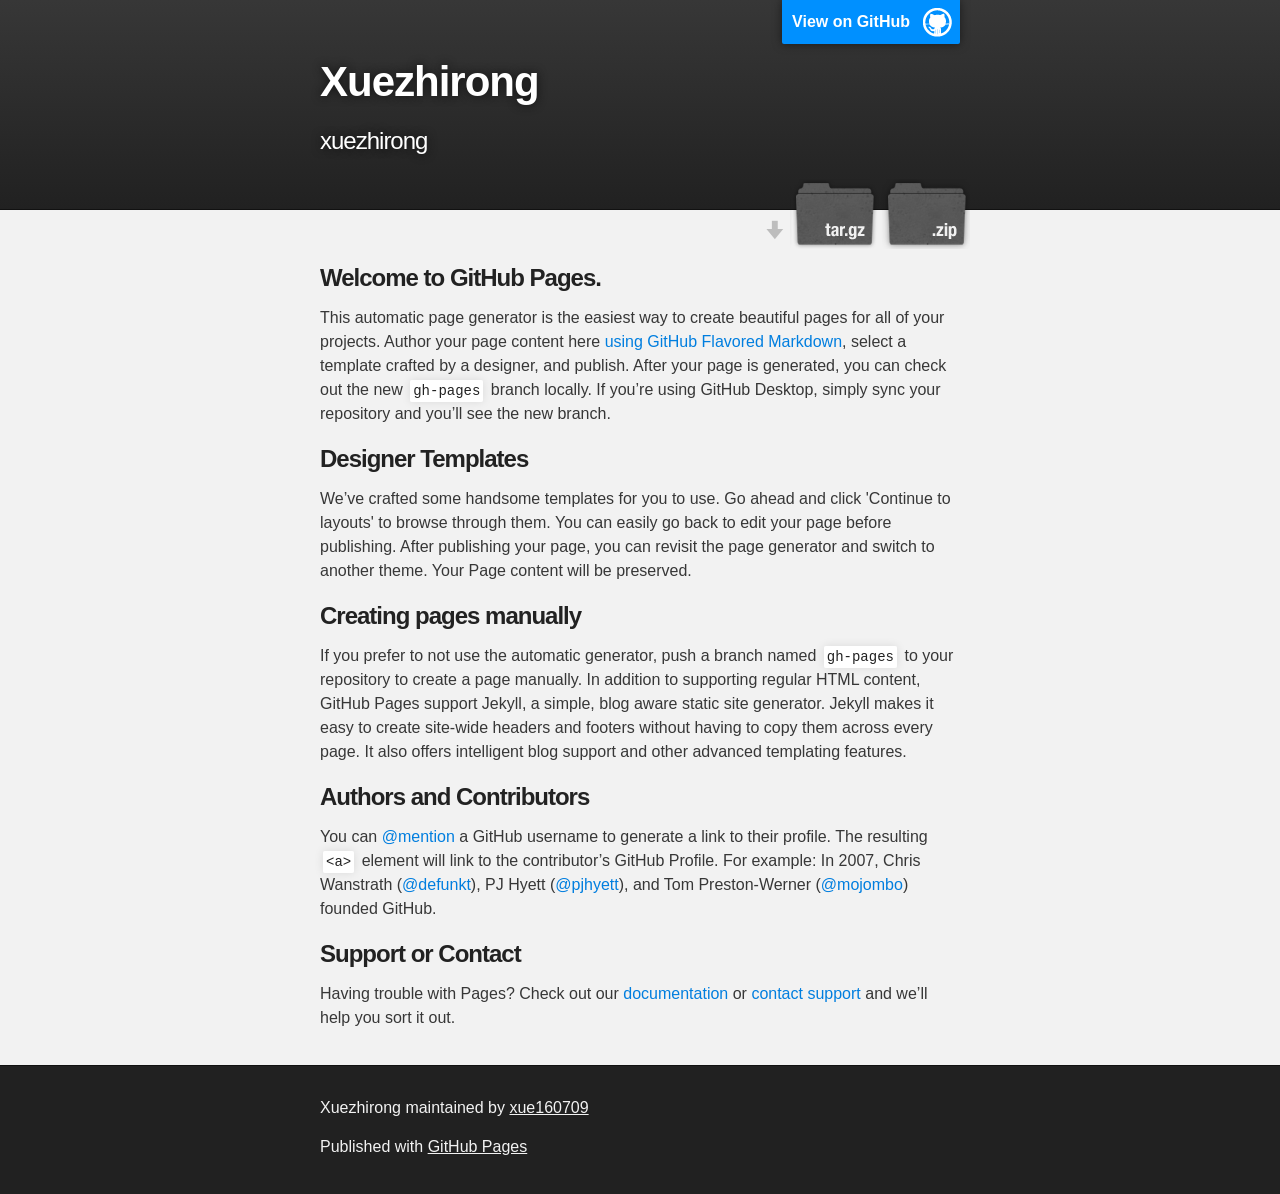
==== commit cd3138c1: "Create gh-pages branch via GitHub" ====
--- a/index.html
+++ b/index.html
@@ -1,25 +1,37 @@
 <!DOCTYPE html>
-<html lang="en-us">
+<html>
+
   <head>
-    <meta charset="UTF-8">
-    <title>Xuezhirong by xue160709</title>
-    <meta name="viewport" content="width=device-width, initial-scale=1">
-    <link rel="stylesheet" type="text/css" href="stylesheets/normalize.css" media="screen">
-    <link href='https://fonts.googleapis.com/css?family=Open+Sans:400,700' rel='stylesheet' type='text/css'>
-    <link rel="stylesheet" type="text/css" href="stylesheets/stylesheet.css" media="screen">
-    <link rel="stylesheet" type="text/css" href="stylesheets/github-light.css" media="screen">
+    <meta charset='utf-8'>
+    <meta http-equiv="X-UA-Compatible" content="chrome=1">
+    <meta name="description" content="Xuezhirong : xuezhirong">
+
+    <link rel="stylesheet" type="text/css" media="screen" href="stylesheets/stylesheet.css">
+
+    <title>Xuezhirong</title>
   </head>
+
   <body>
-    <section class="page-header">
-      <h1 class="project-name">Xuezhirong</h1>
-      <h2 class="project-tagline">my page</h2>
-      <a href="https://github.com/xue160709/xuezhirong" class="btn">View on GitHub</a>
-      <a href="https://github.com/xue160709/xuezhirong/zipball/master" class="btn">Download .zip</a>
-      <a href="https://github.com/xue160709/xuezhirong/tarball/master" class="btn">Download .tar.gz</a>
-    </section>
 
-    <section class="main-content">
-      <h3>
+    <!-- HEADER -->
+    <div id="header_wrap" class="outer">
+        <header class="inner">
+          <a id="forkme_banner" href="https://github.com/xue160709/xuezhirong">View on GitHub</a>
+
+          <h1 id="project_title">Xuezhirong</h1>
+          <h2 id="project_tagline">xuezhirong</h2>
+
+            <section id="downloads">
+              <a class="zip_download_link" href="https://github.com/xue160709/xuezhirong/zipball/master">Download this project as a .zip file</a>
+              <a class="tar_download_link" href="https://github.com/xue160709/xuezhirong/tarball/master">Download this project as a tar.gz file</a>
+            </section>
+        </header>
+    </div>
+
+    <!-- MAIN CONTENT -->
+    <div id="main_content_wrap" class="outer">
+      <section id="main_content" class="inner">
+        <h3>
 <a id="welcome-to-github-pages" class="anchor" href="#welcome-to-github-pages" aria-hidden="true"><span aria-hidden="true" class="octicon octicon-link"></span></a>Welcome to GitHub Pages.</h3>
 
 <p>This automatic page generator is the easiest way to create beautiful pages for all of your projects. Author your page content here <a href="https://guides.github.com/features/mastering-markdown/">using GitHub Flavored Markdown</a>, select a template crafted by a designer, and publish. After your page is generated, you can check out the new <code>gh-pages</code> branch locally. If you’re using GitHub Desktop, simply sync your repository and you’ll see the new branch.</p>
@@ -43,15 +55,18 @@
 <a id="support-or-contact" class="anchor" href="#support-or-contact" aria-hidden="true"><span aria-hidden="true" class="octicon octicon-link"></span></a>Support or Contact</h3>
 
 <p>Having trouble with Pages? Check out our <a href="https://help.github.com/pages">documentation</a> or <a href="https://github.com/contact">contact support</a> and we’ll help you sort it out.</p>
+      </section>
+    </div>
 
-      <footer class="site-footer">
-        <span class="site-footer-owner"><a href="https://github.com/xue160709/xuezhirong">Xuezhirong</a> is maintained by <a href="https://github.com/xue160709">xue160709</a>.</span>
+    <!-- FOOTER  -->
+    <div id="footer_wrap" class="outer">
+      <footer class="inner">
+        <p class="copyright">Xuezhirong maintained by <a href="https://github.com/xue160709">xue160709</a></p>
+        <p>Published with <a href="https://pages.github.com">GitHub Pages</a></p>
+      </footer>
+    </div>
 
-        <span class="site-footer-credits">This page was generated by <a href="https://pages.github.com">GitHub Pages</a> using the <a href="https://github.com/jasonlong/cayman-theme">Cayman theme</a> by <a href="https://twitter.com/jasonlong">Jason Long</a>.</span>
-      </footer>
+    
 
-    </section>
-
-  
   </body>
 </html>
--- a/stylesheets/stylesheet.css
+++ b/stylesheets/stylesheet.css
@@ -0,0 +1,425 @@
+/*******************************************************************************
+Slate Theme for GitHub Pages
+by Jason Costello, @jsncostello
+*******************************************************************************/
+
+@import url(github-light.css);
+
+/*******************************************************************************
+MeyerWeb Reset
+*******************************************************************************/
+
+html, body, div, span, applet, object, iframe,
+h1, h2, h3, h4, h5, h6, p, blockquote, pre,
+a, abbr, acronym, address, big, cite, code,
+del, dfn, em, img, ins, kbd, q, s, samp,
+small, strike, strong, sub, sup, tt, var,
+b, u, i, center,
+dl, dt, dd, ol, ul, li,
+fieldset, form, label, legend,
+table, caption, tbody, tfoot, thead, tr, th, td,
+article, aside, canvas, details, embed,
+figure, figcaption, footer, header, hgroup,
+menu, nav, output, ruby, section, summary,
+time, mark, audio, video {
+  margin: 0;
+  padding: 0;
+  border: 0;
+  font: inherit;
+  vertical-align: baseline;
+}
+
+/* HTML5 display-role reset for older browsers */
+article, aside, details, figcaption, figure,
+footer, header, hgroup, menu, nav, section {
+  display: block;
+}
+
+ol, ul {
+  list-style: none;
+}
+
+table {
+  border-collapse: collapse;
+  border-spacing: 0;
+}
+
+/*******************************************************************************
+Theme Styles
+*******************************************************************************/
+
+body {
+  box-sizing: border-box;
+  color:#373737;
+  background: #212121;
+  font-size: 16px;
+  font-family: 'Myriad Pro', Calibri, Helvetica, Arial, sans-serif;
+  line-height: 1.5;
+  -webkit-font-smoothing: antialiased;
+}
+
+h1, h2, h3, h4, h5, h6 {
+  margin: 10px 0;
+  font-weight: 700;
+  color:#222222;
+  font-family: 'Lucida Grande', 'Calibri', Helvetica, Arial, sans-serif;
+  letter-spacing: -1px;
+}
+
+h1 {
+  font-size: 36px;
+  font-weight: 700;
+}
+
+h2 {
+  padding-bottom: 10px;
+  font-size: 32px;
+  background: url('../images/bg_hr.png') repeat-x bottom;
+}
+
+h3 {
+  font-size: 24px;
+}
+
+h4 {
+  font-size: 21px;
+}
+
+h5 {
+  font-size: 18px;
+}
+
+h6 {
+  font-size: 16px;
+}
+
+p {
+  margin: 10px 0 15px 0;
+}
+
+footer p {
+  color: #f2f2f2;
+}
+
+a {
+  text-decoration: none;
+  color: #007edf;
+  text-shadow: none;
+
+  transition: color 0.5s ease;
+  transition: text-shadow 0.5s ease;
+  -webkit-transition: color 0.5s ease;
+  -webkit-transition: text-shadow 0.5s ease;
+  -moz-transition: color 0.5s ease;
+  -moz-transition: text-shadow 0.5s ease;
+  -o-transition: color 0.5s ease;
+  -o-transition: text-shadow 0.5s ease;
+  -ms-transition: color 0.5s ease;
+  -ms-transition: text-shadow 0.5s ease;
+}
+
+a:hover, a:focus {text-decoration: underline;}
+
+footer a {
+  color: #F2F2F2;
+  text-decoration: underline;
+}
+
+em {
+  font-style: italic;
+}
+
+strong {
+  font-weight: bold;
+}
+
+img {
+  position: relative;
+  margin: 0 auto;
+  max-width: 739px;
+  padding: 5px;
+  margin: 10px 0 10px 0;
+  border: 1px solid #ebebeb;
+
+  box-shadow: 0 0 5px #ebebeb;
+  -webkit-box-shadow: 0 0 5px #ebebeb;
+  -moz-box-shadow: 0 0 5px #ebebeb;
+  -o-box-shadow: 0 0 5px #ebebeb;
+  -ms-box-shadow: 0 0 5px #ebebeb;
+}
+
+p img {
+  display: inline;
+  margin: 0;
+  padding: 0;
+  vertical-align: middle;
+  text-align: center;
+  border: none;
+}
+
+pre, code {
+  width: 100%;
+  color: #222;
+  background-color: #fff;
+
+  font-family: Monaco, "Bitstream Vera Sans Mono", "Lucida Console", Terminal, monospace;
+  font-size: 14px;
+
+  border-radius: 2px;
+  -moz-border-radius: 2px;
+  -webkit-border-radius: 2px;
+}
+
+pre {
+  width: 100%;
+  padding: 10px;
+  box-shadow: 0 0 10px rgba(0,0,0,.1);
+  overflow: auto;
+}
+
+code {
+  padding: 3px;
+  margin: 0 3px;
+  box-shadow: 0 0 10px rgba(0,0,0,.1);
+}
+
+pre code {
+  display: block;
+  box-shadow: none;
+}
+
+blockquote {
+  color: #666;
+  margin-bottom: 20px;
+  padding: 0 0 0 20px;
+  border-left: 3px solid #bbb;
+}
+
+
+ul, ol, dl {
+  margin-bottom: 15px
+}
+
+ul {
+  list-style-position: inside;
+  list-style: disc;
+  padding-left: 20px;
+}
+
+ol {
+  list-style-position: inside;
+  list-style: decimal;
+  padding-left: 20px;
+}
+
+dl dt {
+  font-weight: bold;
+}
+
+dl dd {
+  padding-left: 20px;
+  font-style: italic;
+}
+
+dl p {
+  padding-left: 20px;
+  font-style: italic;
+}
+
+hr {
+  height: 1px;
+  margin-bottom: 5px;
+  border: none;
+  background: url('../images/bg_hr.png') repeat-x center;
+}
+
+table {
+  border: 1px solid #373737;
+  margin-bottom: 20px;
+  text-align: left;
+ }
+
+th {
+  font-family: 'Lucida Grande', 'Helvetica Neue', Helvetica, Arial, sans-serif;
+  padding: 10px;
+  background: #373737;
+  color: #fff;
+ }
+
+td {
+  padding: 10px;
+  border: 1px solid #373737;
+ }
+
+form {
+  background: #f2f2f2;
+  padding: 20px;
+}
+
+/*******************************************************************************
+Full-Width Styles
+*******************************************************************************/
+
+.outer {
+  width: 100%;
+}
+
+.inner {
+  position: relative;
+  max-width: 640px;
+  padding: 20px 10px;
+  margin: 0 auto;
+}
+
+#forkme_banner {
+  display: block;
+  position: absolute;
+  top:0;
+  right: 10px;
+  z-index: 10;
+  padding: 10px 50px 10px 10px;
+  color: #fff;
+  background: url('../images/blacktocat.png') #0090ff no-repeat 95% 50%;
+  font-weight: 700;
+  box-shadow: 0 0 10px rgba(0,0,0,.5);
+  border-bottom-left-radius: 2px;
+  border-bottom-right-radius: 2px;
+}
+
+#header_wrap {
+  background: #212121;
+  background: -moz-linear-gradient(top, #373737, #212121);
+  background: -webkit-linear-gradient(top, #373737, #212121);
+  background: -ms-linear-gradient(top, #373737, #212121);
+  background: -o-linear-gradient(top, #373737, #212121);
+  background: linear-gradient(top, #373737, #212121);
+}
+
+#header_wrap .inner {
+  padding: 50px 10px 30px 10px;
+}
+
+#project_title {
+  margin: 0;
+  color: #fff;
+  font-size: 42px;
+  font-weight: 700;
+  text-shadow: #111 0px 0px 10px;
+}
+
+#project_tagline {
+  color: #fff;
+  font-size: 24px;
+  font-weight: 300;
+  background: none;
+  text-shadow: #111 0px 0px 10px;
+}
+
+#downloads {
+  position: absolute;
+  width: 210px;
+  z-index: 10;
+  bottom: -40px;
+  right: 0;
+  height: 70px;
+  background: url('../images/icon_download.png') no-repeat 0% 90%;
+}
+
+.zip_download_link {
+  display: block;
+  float: right;
+  width: 90px;
+  height:70px;
+  text-indent: -5000px;
+  overflow: hidden;
+  background: url(../images/sprite_download.png) no-repeat bottom left;
+}
+
+.tar_download_link {
+  display: block;
+  float: right;
+  width: 90px;
+  height:70px;
+  text-indent: -5000px;
+  overflow: hidden;
+  background: url(../images/sprite_download.png) no-repeat bottom right;
+  margin-left: 10px;
+}
+
+.zip_download_link:hover {
+  background: url(../images/sprite_download.png) no-repeat top left;
+}
+
+.tar_download_link:hover {
+  background: url(../images/sprite_download.png) no-repeat top right;
+}
+
+#main_content_wrap {
+  background: #f2f2f2;
+  border-top: 1px solid #111;
+  border-bottom: 1px solid #111;
+}
+
+#main_content {
+  padding-top: 40px;
+}
+
+#footer_wrap {
+  background: #212121;
+}
+
+
+
+/*******************************************************************************
+Small Device Styles
+*******************************************************************************/
+
+@media screen and (max-width: 480px) {
+  body {
+    font-size:14px;
+  }
+
+  #downloads {
+    display: none;
+  }
+
+  .inner {
+    min-width: 320px;
+    max-width: 480px;
+  }
+
+  #project_title {
+  font-size: 32px;
+  }
+
+  h1 {
+    font-size: 28px;
+  }
+
+  h2 {
+    font-size: 24px;
+  }
+
+  h3 {
+    font-size: 21px;
+  }
+
+  h4 {
+    font-size: 18px;
+  }
+
+  h5 {
+    font-size: 14px;
+  }
+
+  h6 {
+    font-size: 12px;
+  }
+
+  code, pre {
+    min-width: 320px;
+    max-width: 480px;
+    font-size: 11px;
+  }
+
+}
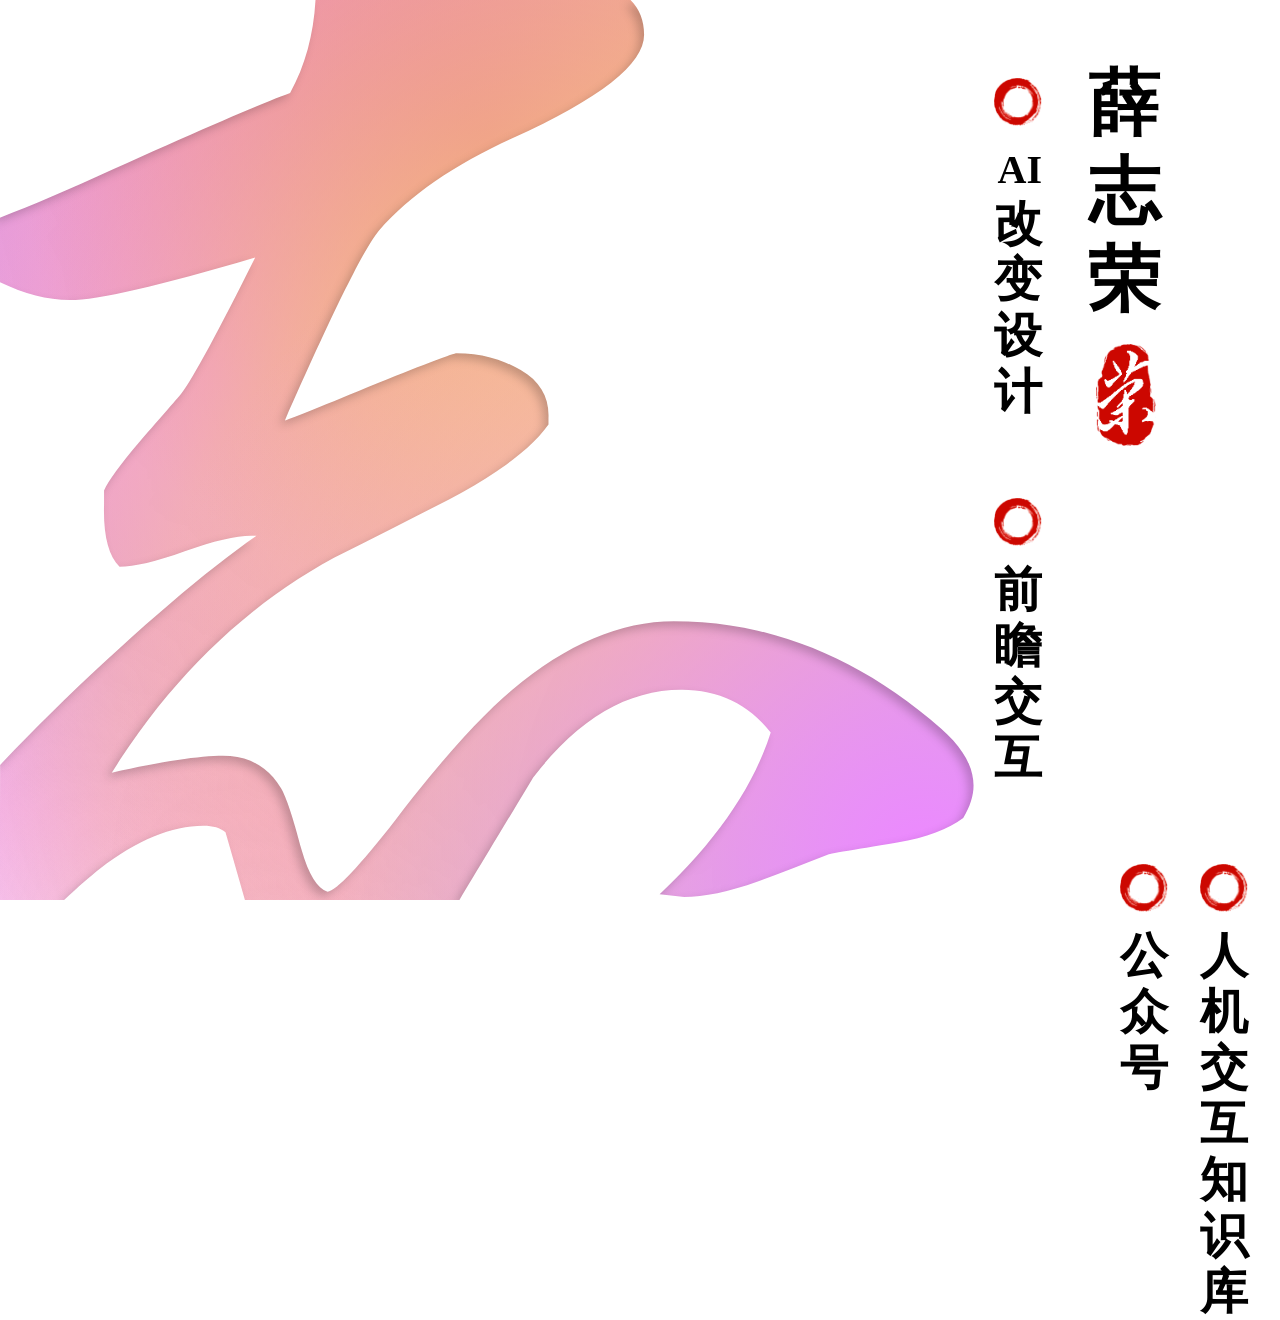
==== commit d13d9688: "Add files via upload" ====
--- a/index.html
+++ b/index.html
@@ -1,72 +1,50 @@
 <!DOCTYPE html>
-<html>
+<html lang="en">
+<head>
+    <meta charset="UTF-8">
+    <meta http-equiv="x-ua-compatible" content="IE=edge,chrome=1">
+    <meta name="viewport" content="width=device-width, initial-scale=1,maximum-scale=1,user-scalable=0">
+    <title>薛志荣个人网站</title>
+    <link rel="stylesheet" href="style.css">
+    <script type="module" src="app.js"></script>
 
-  <head>
-    <meta charset='utf-8'>
-    <meta http-equiv="X-UA-Compatible" content="chrome=1">
-    <meta name="description" content="Xuezhirong : xuezhirong">
-
-    <link rel="stylesheet" type="text/css" media="screen" href="stylesheets/stylesheet.css">
-
-    <title>Xuezhirong</title>
-  </head>
-
-  <body>
-
-    <!-- HEADER -->
-    <div id="header_wrap" class="outer">
-        <header class="inner">
-          <a id="forkme_banner" href="https://github.com/xue160709/xuezhirong">View on GitHub</a>
-
-          <h1 id="project_title">Xuezhirong</h1>
-          <h2 id="project_tagline">xuezhirong</h2>
-
-            <section id="downloads">
-              <a class="zip_download_link" href="https://github.com/xue160709/xuezhirong/zipball/master">Download this project as a .zip file</a>
-              <a class="tar_download_link" href="https://github.com/xue160709/xuezhirong/tarball/master">Download this project as a tar.gz file</a>
-            </section>
-        </header>
+</head>
+<body>
+<div id="content">
+    <div id="left">
+        <svg id="svg" width="1030px" height="942px" viewBox="0 0 1030 942" version="1.1" xmlns="http://www.w3.org/2000/svg" xmlns:xlink="http://www.w3.org/1999/xlink">
+            <g id="page" stroke="none" stroke-width="1" fill="none" fill-rule="evenodd">
+                <g id="svg1" fill="#FFFFFF" fill-rule="nonzero">
+                    <g id="svg2" transform="translate(-0.155773, 0.000000)">
+                        <path d="M1030.15577,0 L1030.15577,942 L481.044742,942.001118 C480.995118,942.083556 480.945565,942.165876 480.896084,942.248076 L256.506162,942.011579 L256.503,942 L481.044742,942.001118 C498.011672,913.814983 523.328633,871.757446 556.995624,815.828508 L558.021391,814.124464 C604.901367,752.696196 656.739024,721.982523 713.535918,721.982523 C752.302053,721.982523 783.404647,736.887688 806.844635,766.698465 C788.813875,823.609948 750.048323,880.068906 690.546814,936.077032 L690.546814,936.077032 L716.240519,938.787089 C736.975893,938.787089 762.669341,933.367029 793.321633,922.526747 C817.663159,913.493178 842.455082,904.008073 867.698146,894.071147 C870.078206,893.474932 881.294085,891.501485 901.345987,888.150772 L907.033762,887.202794 C916.222197,885.675043 927.000958,883.89941 939.370059,881.875891 C970.022351,876.455749 993.011225,867.873988 1008.33737,856.130348 C1015.54968,844.386709 1019.15577,833.094917 1019.15577,822.254635 C1019.15577,802.380784 1007.88672,782.507231 985.348267,762.633379 C899.702157,687.654759 806.394373,650.166011 705.422117,650.166011 C649.526761,650.166011 593.181481,674.104609 536.384587,721.982523 C502.126143,750.889943 461.557541,796.057109 414.677565,857.485377 C375.911431,907.170005 352.021032,932.463618 343.005652,933.366975 C332.187196,929.753548 323.171951,915.300054 315.959647,890.006062 C306.944267,855.678501 299.732071,833.998261 294.322843,824.964692 C280.799773,802.38077 260.515473,791.088979 233.469333,791.088979 C209.127806,791.088979 170.362254,796.96071 117.171512,808.70435 C179.377634,709.335093 256.908739,634.357597 349.767153,583.769612 C389.434825,563.895761 429.552665,543.570536 470.121875,522.793328 C521.509541,495.692622 556.218234,469.495666 574.248994,444.201673 L574.248994,444.201673 L574.248994,437.42653 C575.150532,415.745965 565.459143,399.034114 545.174538,387.290474 C524.889933,375.546835 502.577202,369.675103 478.235676,369.675103 C474.629524,369.675103 447.133028,380.063552 395.745362,400.84076 C338.948467,424.328039 306.493586,437.426517 298.379744,440.136587 C348.865872,325.410264 381.771516,259.01453 397.097662,240.947392 C428.651492,204.813117 475.080003,172.744429 536.384587,144.740366 C628.341463,103.18595 674.319211,67.052217 674.319211,36.3380832 C674.319211,21.8103986 669.588104,9.71393112 660.125814,0.0486012822 L660.125814,0.0486012822 L330.380767,0.0761683289 C328.34701,36.595359 319.483129,69.0078418 303.788945,97.3143674 C274.038191,108.15465 212.283764,134.803278 118.523812,177.261051 C73.2835603,198.144113 33.7757345,215.006473 0,227.848262 L0.155,227.789 L0.155,283.94 L0.187879112,295.520249 C25.5798581,307.744769 49.8201884,313.943069 72.9090848,314.115244 L73.897904,314.118933 C101.845582,314.118933 166.304582,299.213769 267.276839,269.402992 C228.510704,347.091683 202.817257,394.517207 190.195725,411.680988 C186.589573,416.197772 171.714419,433.361296 145.569817,463.172073 C125.735981,486.659351 113.5654,503.371203 109.05771,513.308128 L109.05771,513.308128 L109.05771,528.213442 C108.156172,559.830933 113.565319,581.511173 125.285313,593.254812 C140.611459,593.254812 163.374952,587.834752 193.576475,576.99447 C223.777998,566.154187 246.992254,560.734127 263.219938,560.734127 L263.219938,560.734127 L268.629139,560.734127 C215.438397,597.771759 148.274823,655.13406 67.1364028,732.822751 C42.0816965,757.203816 19.7952422,779.843135 0.277008333,800.740745 L0.277008333,800.740745 L0.155,862.867 L0.155773214,942 L67.2776845,941.999952 C81.9308531,928.214791 94.5051907,917.206996 105.00081,908.976461 C143.766944,879.165684 179.827923,864.26052 213.184829,864.26052 C223.101747,864.26052 230.764705,866.518878 236.173933,871.035662 C242.951379,894.543383 249.728766,918.201942 256.506162,942.011579 L256.503,942 L67.2776845,941.999952 C67.2616453,942.015042 67.2456036,942.030134 67.2295594,942.04523 L0,942 L0.155,862.867 L0.155,283.94 L0,227.848262 L0.155,227.789 L0.155773214,0 L1030.15577,0 Z" id="形状结合"></path>
+                    </g>
+                </g>
+            </g>
+        </svg>
     </div>
-
-    <!-- MAIN CONTENT -->
-    <div id="main_content_wrap" class="outer">
-      <section id="main_content" class="inner">
-        <h3>
-<a id="welcome-to-github-pages" class="anchor" href="#welcome-to-github-pages" aria-hidden="true"><span aria-hidden="true" class="octicon octicon-link"></span></a>Welcome to GitHub Pages.</h3>
-
-<p>This automatic page generator is the easiest way to create beautiful pages for all of your projects. Author your page content here <a href="https://guides.github.com/features/mastering-markdown/">using GitHub Flavored Markdown</a>, select a template crafted by a designer, and publish. After your page is generated, you can check out the new <code>gh-pages</code> branch locally. If you’re using GitHub Desktop, simply sync your repository and you’ll see the new branch.</p>
-
-<h3>
-<a id="designer-templates" class="anchor" href="#designer-templates" aria-hidden="true"><span aria-hidden="true" class="octicon octicon-link"></span></a>Designer Templates</h3>
-
-<p>We’ve crafted some handsome templates for you to use. Go ahead and click 'Continue to layouts' to browse through them. You can easily go back to edit your page before publishing. After publishing your page, you can revisit the page generator and switch to another theme. Your Page content will be preserved.</p>
-
-<h3>
-<a id="creating-pages-manually" class="anchor" href="#creating-pages-manually" aria-hidden="true"><span aria-hidden="true" class="octicon octicon-link"></span></a>Creating pages manually</h3>
-
-<p>If you prefer to not use the automatic generator, push a branch named <code>gh-pages</code> to your repository to create a page manually. In addition to supporting regular HTML content, GitHub Pages support Jekyll, a simple, blog aware static site generator. Jekyll makes it easy to create site-wide headers and footers without having to copy them across every page. It also offers intelligent blog support and other advanced templating features.</p>
-
-<h3>
-<a id="authors-and-contributors" class="anchor" href="#authors-and-contributors" aria-hidden="true"><span aria-hidden="true" class="octicon octicon-link"></span></a>Authors and Contributors</h3>
-
-<p>You can <a href="https://help.github.com/articles/basic-writing-and-formatting-syntax/#mentioning-users-and-teams" class="user-mention">@mention</a> a GitHub username to generate a link to their profile. The resulting <code>&lt;a&gt;</code> element will link to the contributor’s GitHub Profile. For example: In 2007, Chris Wanstrath (<a href="https://github.com/defunkt" class="user-mention">@defunkt</a>), PJ Hyett (<a href="https://github.com/pjhyett" class="user-mention">@pjhyett</a>), and Tom Preston-Werner (<a href="https://github.com/mojombo" class="user-mention">@mojombo</a>) founded GitHub.</p>
-
-<h3>
-<a id="support-or-contact" class="anchor" href="#support-or-contact" aria-hidden="true"><span aria-hidden="true" class="octicon octicon-link"></span></a>Support or Contact</h3>
-
-<p>Having trouble with Pages? Check out our <a href="https://help.github.com/pages">documentation</a> or <a href="https://github.com/contact">contact support</a> and we’ll help you sort it out.</p>
-      </section>
+    <!--<img id="fish" src="fish.png">-->
+    <div id="right">
+        <div id="name">
+            <h1>薛志荣</h1>
+            <img id="yinzhang" src="yinzhang.png" >
+        </div>
+        <div class="item">
+            <img src="mark.png" width="48px" height="48px">
+            <a href="https://item.jd.com/12526634.html"><h3>AI</h3><h2>改变设计</h2></a>
+        </div>
+        <div class="item">
+            <img src="mark.png" width="48px" height="48px">
+            <h2><a href="https://item.jd.com/13592744.html">前瞻交互</a></h2>
+        </div>
+        <div class="item">
+            <img src="mark.png" width="48px" height="48px">
+            <h2><a href="https://www.hci.top">人机交互知识库</a></h2>
+        </div>
+        <div class="item">
+            <img src="mark.png" width="48px" height="48px">
+            <h2><a href="http://mp.weixin.qq.com/mp/homepage?__biz=MzAxOTI4OTg3Mg==&hid=3&sn=4752d25c80189551e3a9e5c9a21e4900&scene=18#wechat_redirect">公众号</a></h2>
+        </div>
     </div>
-
-    <!-- FOOTER  -->
-    <div id="footer_wrap" class="outer">
-      <footer class="inner">
-        <p class="copyright">Xuezhirong maintained by <a href="https://github.com/xue160709">xue160709</a></p>
-        <p>Published with <a href="https://pages.github.com">GitHub Pages</a></p>
-      </footer>
-    </div>
-
-    
-
-  </body>
-</html>
+</div>
+</body>
+</html>
--- a/style.css
+++ b/style.css
@@ -0,0 +1,106 @@
+* {
+    outline: 0;
+    margin: 0;
+    padding: 0;
+}
+
+html{
+    width: 100%;
+    height: 100%;
+    margin: 0;
+    padding: 0;
+}
+
+body{
+    width: 100%;
+    height: 100%;
+    background-color: #fff;
+
+}
+
+canvas{
+    width: 100%;
+    height: 100%;
+}
+
+#content{
+    height: 100%;
+    width: 100%;
+    position:absolute;
+}
+#left{
+    height: 100%;
+    float: left;
+    position:absolute;
+}
+#right{
+    height: 100%;
+    float: left;
+    position:absolute;
+    background-color: white;
+    text-align: right;
+}
+
+#svg2{
+    filter:drop-shadow(-5px 5px 5px rgba(0,0,0,0.2));
+}
+
+
+h1{
+    font-family:"STKaiti","Kaiti";
+    font-size: 72px;
+    font-weight: bold;
+    width: 72px;
+    line-height: 88px;
+}
+
+h2{
+    font-family:"STKaiti","Kaiti";
+    font-size: 48px;
+    margin-top: 12px;
+    width: 48px;
+    float: right;
+    line-height: 56px;
+}
+
+h3{
+    font-family:"STKaiti","Kaiti";
+    font-size: 40px;
+    margin-top: 12px;
+    width: 50px;
+    float: right;
+    margin-bottom: -14px;
+    line-height: 56px;
+}
+
+a{
+    text-decoration: none;
+    color: #000;
+}
+
+#yinzhang{
+    width: 60px;
+    margin-top:20px;
+    margin-right: 4px;
+}
+
+#name{
+    margin-right: 120px;
+    margin-top: 60px;
+    margin-left: 14px;
+    width: 72px;
+    float: right;
+}
+
+.item{
+    margin-right: 32px;
+    margin-top: 78px;
+    width: 48px;
+    float: right;
+}
+
+#fish{
+    position: absolute;
+    margin: 0;
+    padding: 0;
+}
